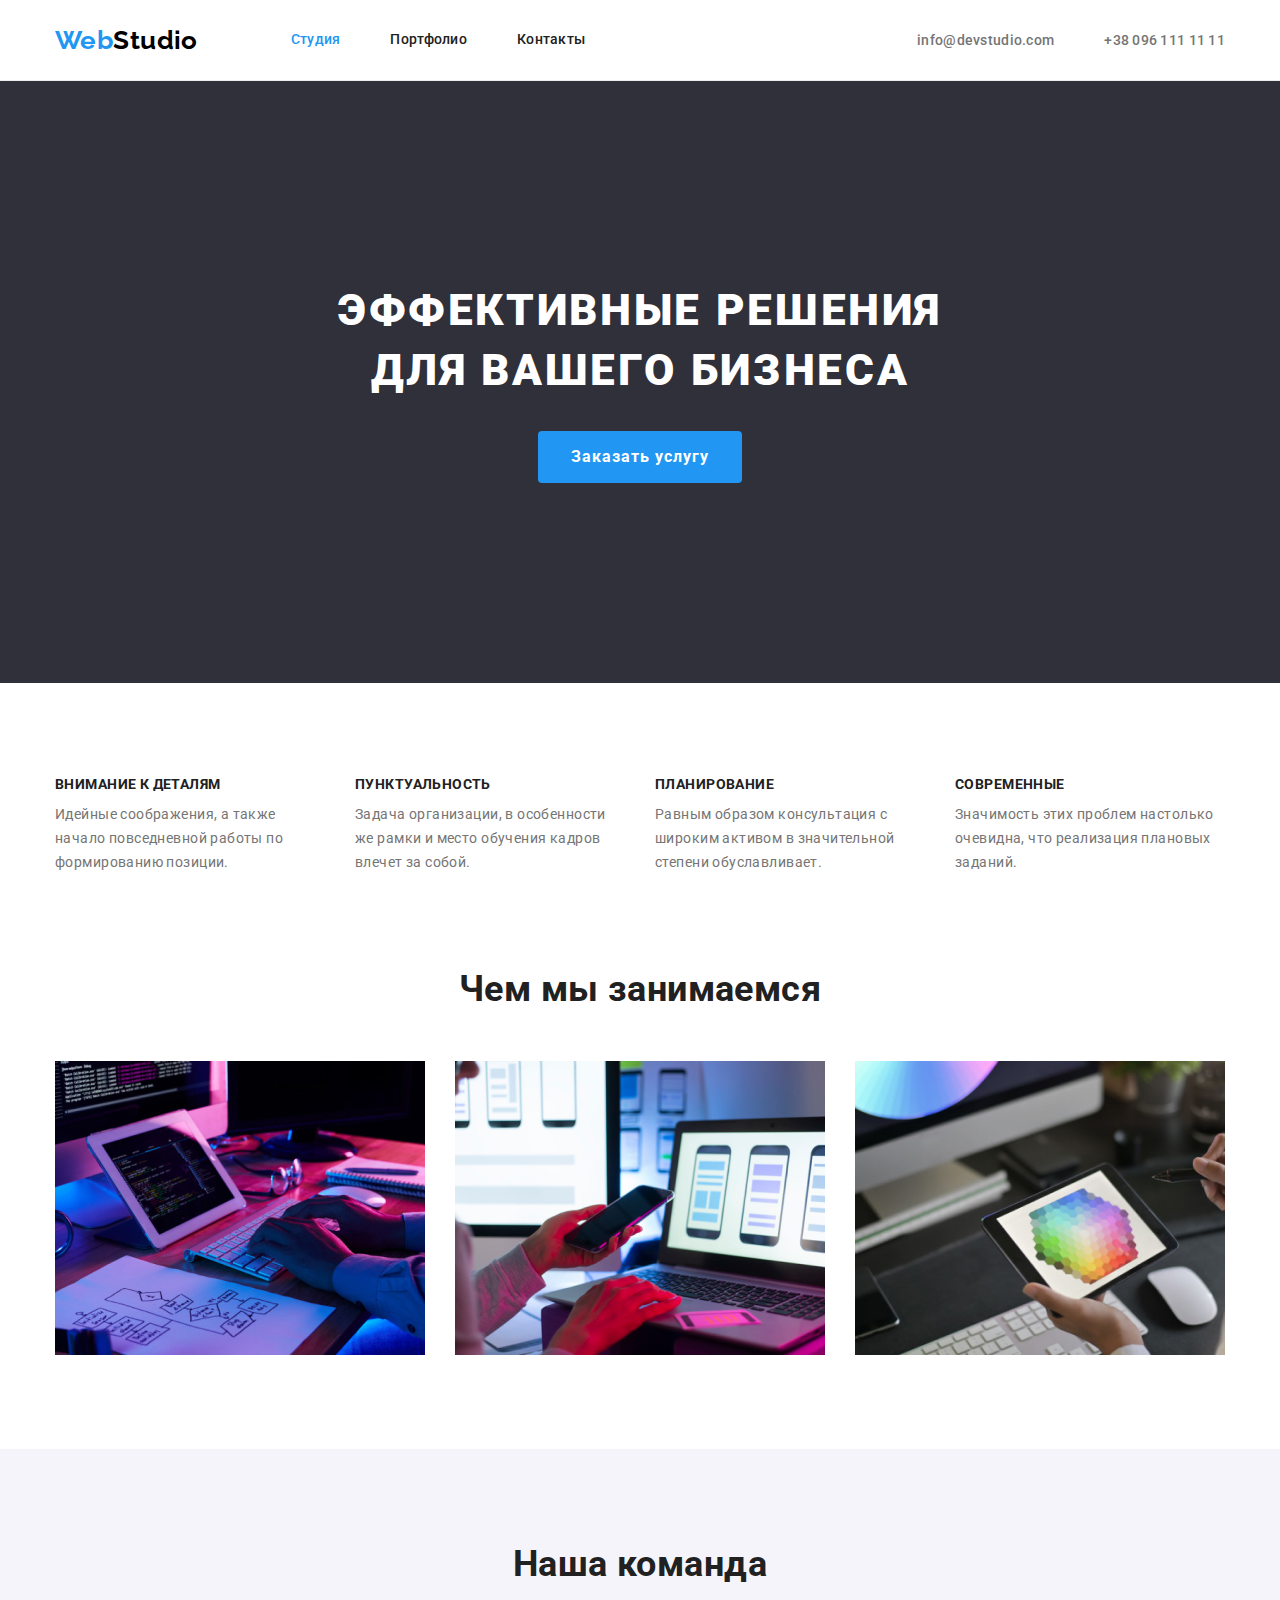
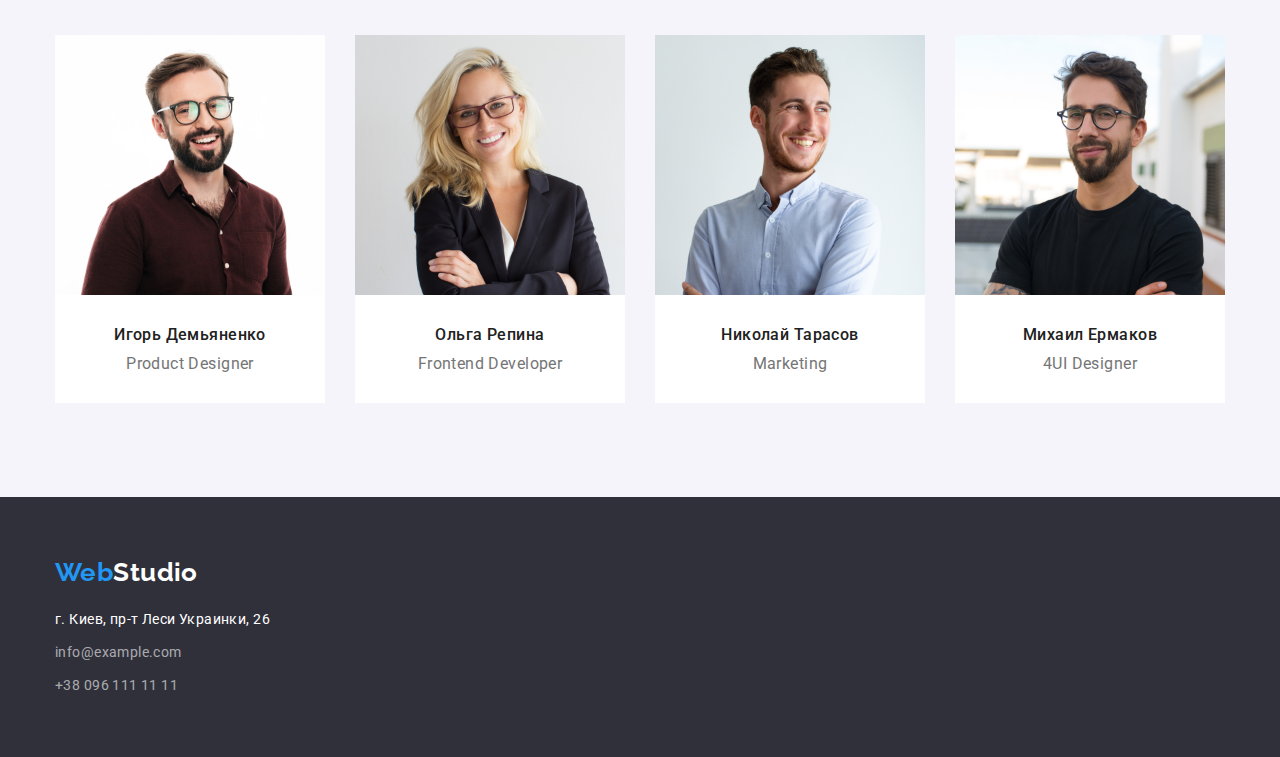
==== index.html @ 86ddd39f "Добавляет файлы ДЗ№3" ====
<!DOCTYPE html>
<html lang="ru">
  <head>
    <meta charset="UTF-8" />
    <meta http-equiv="X-UA-Compatible" content="IE=edge" />
    <meta name="viewport" content="width=device-width, initial-scale=1.0" />
    <title>WebStudio</title>
    <link rel="preconnect" href="https://fonts.googleapis.com" />
    <link rel="preconnect" href="https://fonts.gstatic.com" crossorigin />
    <link
      href="https://fonts.googleapis.com/css2?family=Raleway:wght@700&family=Roboto:wght@400;500;700;900&display=swap"
      rel="stylesheet"
    />
    <link
      rel="stylesheet"
      href="https://cdnjs.cloudflare.com/ajax/libs/modern-normalize/1.1.0/modern-normalize.min.css"
    />
    <link rel="stylesheet" href="./css/style.css" />
  </head>
  <body>
    <!-- Header section -->
    <header class="header">
      <div class="container nav-flex">
        <nav class="header-nav">
          <a href="./index.html" class="logo link">Web<span class="logo-black">Studio</span></a>
          <ul class="header-nav-list list">
            <li class="header-nav-item">
              <a class="header-nav-link link current" href="./index.html">Студия</a>
            </li>
            <li class="header-nav-item">
              <a class="header-nav-link link" href="./portfolio.html">Портфолио</a>
            </li>
            <li class="header-nav-item">
              <a class="header-nav-link link" href="">Контакты</a>
            </li>
          </ul>
        </nav>
        <ul class="header-contacts-list list">
          <li class="header-contacts-item">
            <a class="header-contact-link link" href="mailto:info@devstudio.com"
              >info@devstudio.com</a
            >
          </li>
          <li class="header-contacts-item">
            <a class="header-contact-link link" href="tel:+380961111111">+38 096 111 11 11</a>
          </li>
        </ul>
      </div>
    </header>
    <!-- Main content section -->
    <main>
      <!-- Hero section -->
      <section class="hero">
        <div class="container">
          <h1 class="hero-title">Эффективные решения для вашего бизнеса</h1>
          <button class="hero-btn" type="button">Заказать услугу</button>
        </div>
      </section>
      <!-- Our features -->
      <section class="features-section section">
        <div class="container">
          <h2 class="visually-hidden">Наши преймущества</h2>
          <ul class="features-list list">
            <li class="features-item">
              <h3 class="features-title">Внимание к деталям</h3>
              <p class="features-text">
                Идейные соображения, а также начало повседневной работы по формированию позиции.
              </p>
            </li>
            <li class="features-item">
              <h3 class="features-title">Пунктуальность</h3>
              <p class="features-text">
                Задача организации, в особенности же рамки и место обучения кадров влечет за собой.
              </p>
            </li>
            <li class="features-item">
              <h3 class="features-title">Планирование</h3>
              <p class="features-text">
                Равным образом консультация с широким активом в значительной степени обуславливает.
              </p>
            </li>
            <li class="features-item">
              <h3 class="features-title">Современные</h3>
              <p class="features-text">
                Значимость этих проблем настолько очевидна, что реализация плановых заданий.
              </p>
            </li>
          </ul>
        </div>
      </section>
      <!-- Work section -->
      <section class="work-section section">
        <div class="container">
          <h2 class="section-title">Чем мы занимаемся</h2>
          <ul class="work-list list">
            <li class="work-item">
              <img src="./images/box1.jpg" alt="Написание кода" width="370" />
            </li>
            <li class="work-item">
              <img
                src="./images/box2.jpg"
                alt="Разработка приложений для портативных устройств"
                width="370"
              />
            </li>
            <li class="work-item">
              <img src="./images/box3.jpg" alt="Графическая корекция" width="370" />
            </li>
          </ul>
        </div>
      </section>
      <!-- Team section -->
      <section class="team-section section">
        <div class="container">
          <h2 class="section-title">Наша команда</h2>
          <ul class="team-list list">
            <li class="team-item">
              <img src="./images/team1.jpg" alt="Фотография Игоря Демьяненко" width="270" />
              <div class="team-workers">
                <h3 class="team-worker">Игорь Демьяненко</h3>
                <p class="team-profession">Product Designer</p>
              </div>
            </li>
            <li class="team-item">
              <img src="./images/team2.jpg" alt="Фотография Ольги Репиной" width="270" />
              <div class="team-workers">
                <h3 class="team-worker">Ольга Репина</h3>
                <p class="team-profession">Frontend Developer</p>
              </div>
            </li>
            <li class="team-item">
              <img src="./images/team3.jpg" alt="Фотография Николая Тарасова" width="270" />
              <div class="team-workers">
                <h3 class="team-worker">Николай Тарасов</h3>
                <p class="team-profession">Marketing</p>
              </div>
            </li>
            <li class="team-item">
              <img src="./images/team4.jpg" alt="Фотография Михаила Ермакова" width="270" />
              <div class="team-workers">
                <h3 class="team-worker">Михаил Ермаков</h3>
                <p class="team-profession">4UI Designer</p>
              </div>
            </li>
          </ul>
        </div>
      </section>
    </main>
    <!-- Footer section -->
    <footer class="footer">
      <div class="container">
        <a class="logo link" href="./">Web<span class="logo-white">Studio</span></a>
        <!-- Cotacts -->
        <address class="footer-contact">
          <ul class="footer-contact-list list">
            <li class="footer-contact-item">
              <a
                class="footer-contact-link address link"
                href="https://bit.ly/3pXMvUd"
                target="_blank"
                rel="noopener noreferrer"
                >г. Киев, пр-т Леси Украинки, 26</a
              >
            </li>
            <li class="footer-contact-item">
              <a class="footer-contact-link link" href="mailto:info@devstudio.com"
                >info@example.com</a
              >
            </li>
            <li class="footer-contacts-item">
              <a class="footer-contact-link link" href="tel:+380961111111">+38 096 111 11 11</a>
            </li>
          </ul>
        </address>
      </div>
    </footer>
  </body>
</html>
---- css/style.css ----
:root {
  --main-text-color: #212121;
  --secondary-text-color: #757575;
  --accent-color: #2196f3;
  --white: #ffffff;
  --black: #000000;
  --footer-contacts-color: rgba(255, 255, 255, 0.6);
  --white-background-color: #ffffff;
  --main-background-color: #ffffff;
  --team-background-color: #f5f4fa;
  --hero-background-color: #2f303a;
}

body {
  font-family: 
    'Roboto', 'Open Sans', 'Fira Sans', sans-serif;
  font-size: 14px;
  letter-spacing: 0.03em;
  color: var(--main-text-color);
}

.list {
  list-style: none;
}

.link {
  text-decoration: none;
}

h1,
h2,
h3,
h4,
h5,
h6,
p,
ul {
  margin: 0;
  padding: 0;
}

img {
  display: block;
  max-width: 100%;
  height: auto;
}

.container {
  width: 1200px;
  padding-left: 15px;
  padding-right: 15px;
  margin-left: auto;
  margin-right: auto;
}

.section {
  padding-top: 94px;
  padding-bottom: 94px;
}

/* Header section */

.header {
  border-bottom: 1px solid #ececec
}

.logo {
  font-family: 'Raleway', sans-serif;
  font-weight: 700;
  font-size: 26px;
  line-height: 1.19;
  color: var(--accent-color);
  align-items: center;
  text-align: center;
}

.logo-black {
  color: var(--black);
}

.nav-flex {
  display: flex;
  align-items: center;
}

.header-nav {
  display: flex;
  align-items: center;
}

.header-nav-list {
  display: flex;
  margin-left: 93px;
  padding: 0;
}

.header-contacts-list {
  display: flex;
  margin-left: auto;
}

.header-contacts-item + .header-contacts-item {
  margin-left: 50px;
}

.header-nav-item:not(:last-child) {
  margin-right: 50px;
}

.header-nav-link {
  display: block;
  padding-top: 32px;
  padding-bottom: 32px;
  font-weight: 500;
  font-size: 14px;
  line-height: 1.14;
  letter-spacing: 0.02em;
  color: var(--main-text-color);
}


.header-contact-link {
  font-weight: 500;
  font-size: 14px;
  line-height: 1.14;
  letter-spacing: 0.02em;
  color: var(--secondary-text-color);
}

.header-nav-link:hover,
.header-nav-link:focus,
.header-contact-link:hover,
.header-contact-link:focus {
  color: var(--accent-color);
}

.header-nav-link.current {
  color: var(--accent-color);
}


/* Main sections */

.hero {
  background-color: var(--hero-background-color);
  padding-top: 200px;
  padding-bottom: 200px;
  text-align: center;
  
}

.hero-title {
  margin-bottom: 30px;
  font-weight: 900;
  font-size: 44px;
  max-width: 696px;
  margin-left: auto;
  margin-right: auto;
  line-height: 1.36;
  text-align: center;
  letter-spacing: 0.06em;
  text-transform: uppercase;
  color: var(--white);
}

.hero-btn {
  display: inline-block;
  border-radius: 4px;
  border: 1px solid transparent;
  padding: 10px 32px;
  min-width: 200px;
  font-weight: 700;
  font-size: 16px;
  line-height: 1.88;
  align-items: center;
  text-align: center;
  letter-spacing: 0.06em;
  background-color: var(--accent-color);
  color: var(--white);
  cursor: pointer;
}

/* .hero-btn:hover,
.hero-btn:focus {
  background-color: var(--white-background-color);
  color: var(--accent-color);
} */

/* Features section */

.visually-hidden {
  position: absolute;
  width: 1px;
  height: 1px;
  margin: -1px;
  border: 0;
  padding: 0;
  white-space: nowrap;
  clip-path: inset(100%);
  clip: rect(0 0 0 0);
  overflow: hidden;
}


.features-list {
  display: flex;
}

.features-item:not(:last-child) {
  max-width: 270px;
  margin-right: 30px;
}

.features-title {
  font-weight: 700;
  font-size: 14px;
  line-height: 1.14;
  text-transform: uppercase;
}

.features-text {
  margin-top: 10px;
  line-height: 1.71;  
  color: var(--secondary-text-color)
}

/* Work section */

.work-section {
  padding-top: 0;
  background-color: var(--main-background-color);
}

.section-title {
  font-weight: 700;
  font-size: 36px;
  line-height: 1.17;
  text-align: center;
  color: var(--main-text-color)
}

.work-list {
  display: flex;
  margin-top: 50px;
}


.work-item:not(:last-child) {
  margin-right: 30px;
}

/* Team section */

.team-section {
  background-color: var(--team-background-color);
}

.team-list {
  display: flex;
  margin-top: 50px;
}

.team-item {
  background-color: var(--white-background-color);
}

.team-item:not(:last-child) {
  margin-right: 30px;
}

.team-workers {
  padding-top: 30px;
  padding-bottom: 30px;
}

.team-worker {
  font-weight: 500;
  font-size: 16px;
  line-height: 1.19;
  color: var(--main-text-color);
  text-align: center;
}

.team-profession {
  margin-top: 10px;
  font-size: 16px;
  line-height: 1.19;
  color: var(--secondary-text-color);
  text-align: center;
}

/* Footer section */

.footer {
  background-color: var(--hero-background-color);
  padding-top: 60px;
  padding-bottom: 60px;
}

.logo-white {
  color: var(--white);
}

.footer-contact {
  margin-top: 20px;
}

.footer-contact-item:not(last-child) {
  margin-bottom: 9px;
}

.footer-contact-link {
  font-style: normal;
  font-size: 14px;
  line-height: 1.71;
  color: var(--footer-contacts-color);
}

.footer-contact-link.address {
  color: var(--white);
  margin-top: 20px;
}

.footer-contact-link:hover,
.footer-contact-link:focus {
  color: var(--accent-color);
}

/* Portfolio */

.portfolio-section {
  background-color: var(--main-background-color)
}

.portfolio-btn-list {
  display: flex;
  justify-content: center;
}

.portfolio-btn-item:not(:last-child) {
  margin-right: 8px;
}

.portfolio-btn {
  display: inline-block;
  min-width: 73px;
  padding: 6px 22px;
  font-weight: 500;
  font-size: 16px;
  line-height: 1.63;
  letter-spacing: 0.03em;
  text-align: center;
  border: 1px solid transparent;
  border-radius: 4px;  
  background-color: var(--team-background-color);
  color: var(--main-text-color);
  cursor: pointer;
}

.portfolio-btn:hover,
.portfolio-btn:focus {
  background-color: var(--accent-color);
  color: var(--white);
}

.portfolio-list {
  display: flex;
  flex-wrap: wrap;
  margin-top: 50px;
}

.portfolio-list-item:not(:nth-child(3n)) {
  margin-right: 30px;
}

.portfolio-list-item:nth-last-child(-n + 3) {
  margin-bottom: 0;
}

.portfolio-list-item {
  margin-bottom: 30px;
}

.portfolio-list-title {
  font-weight: 700;
  font-size: 18px;
  line-height: 2;
  letter-spacing: 0.06em;
  color: var(--main-text-color);
}

.portfolio-list-text {
  font-size: 16px;
  line-height: 1.87;
  color: var(--secondary-text-color);
  margin-top: 4px;
}

.portfolio-border {
  border: 1px solid #eeeeee;
  border-top: transparent;
  padding: 20px 24px;
}
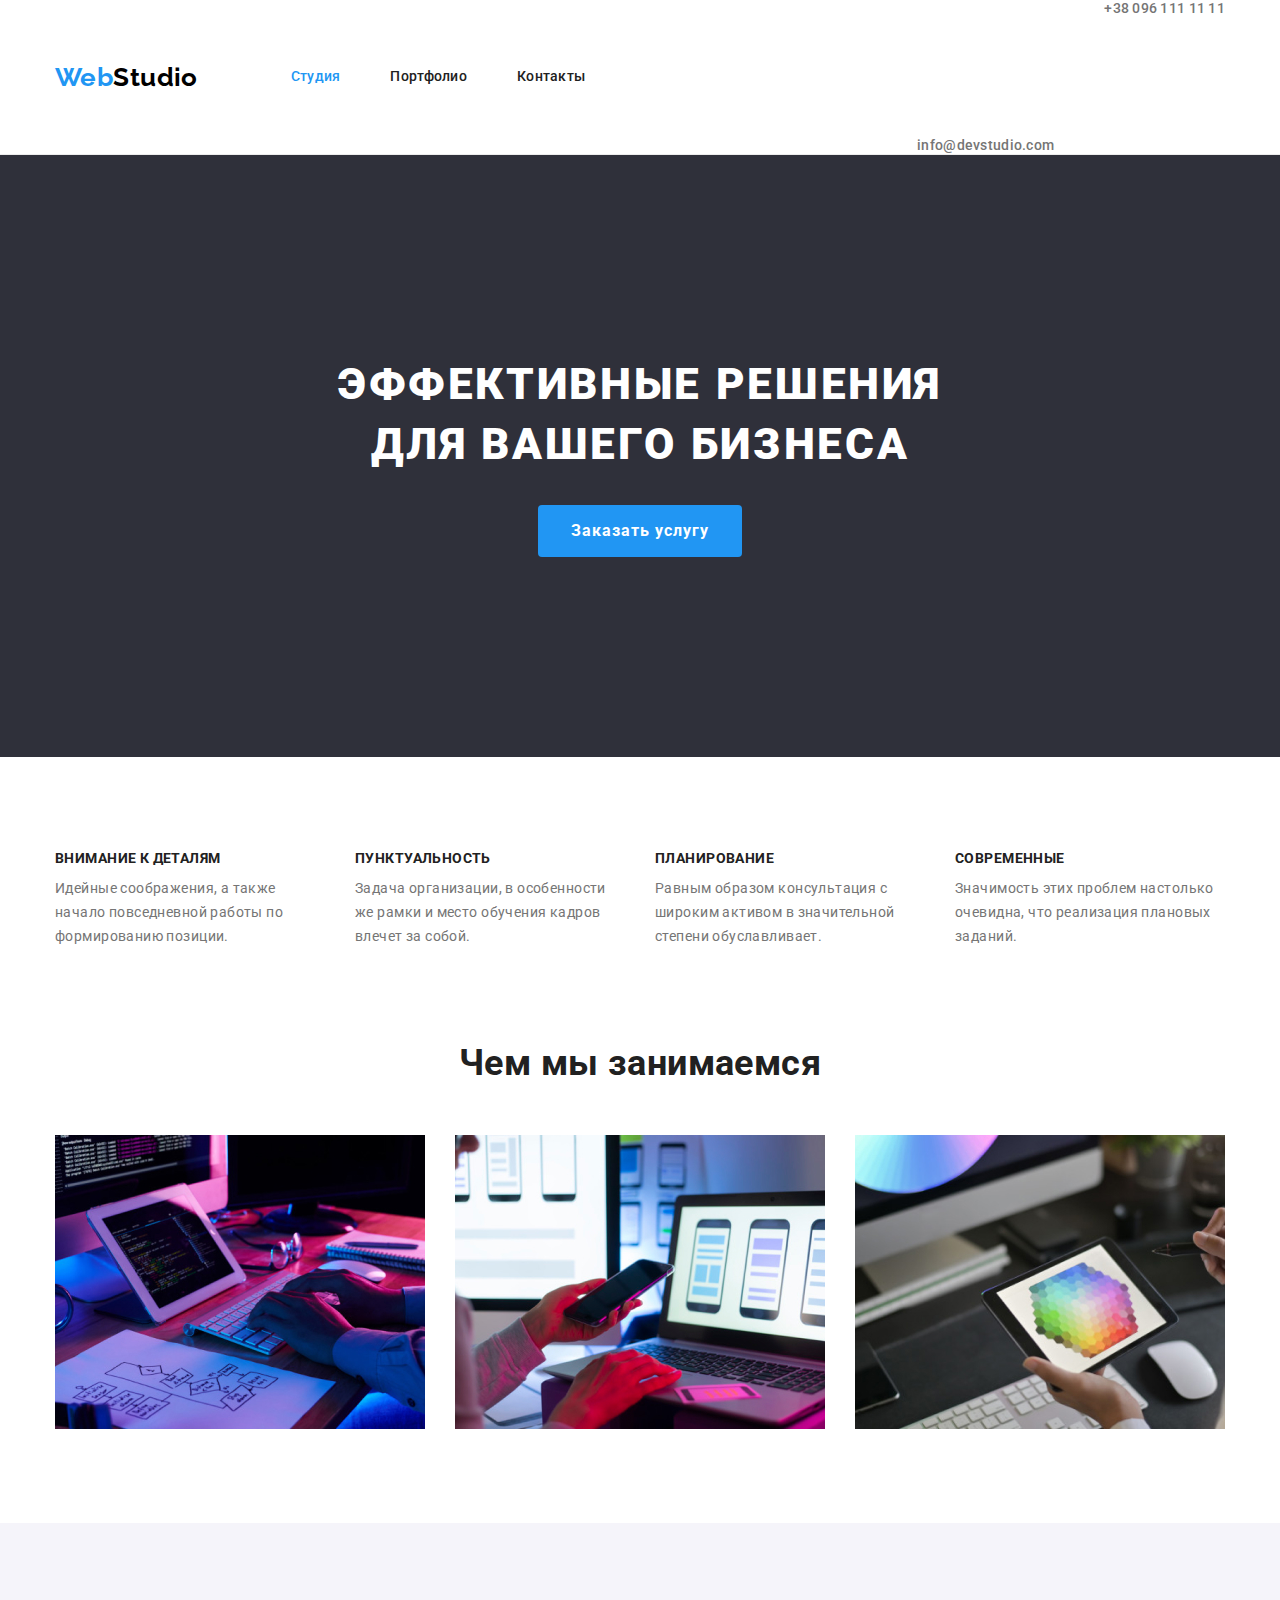
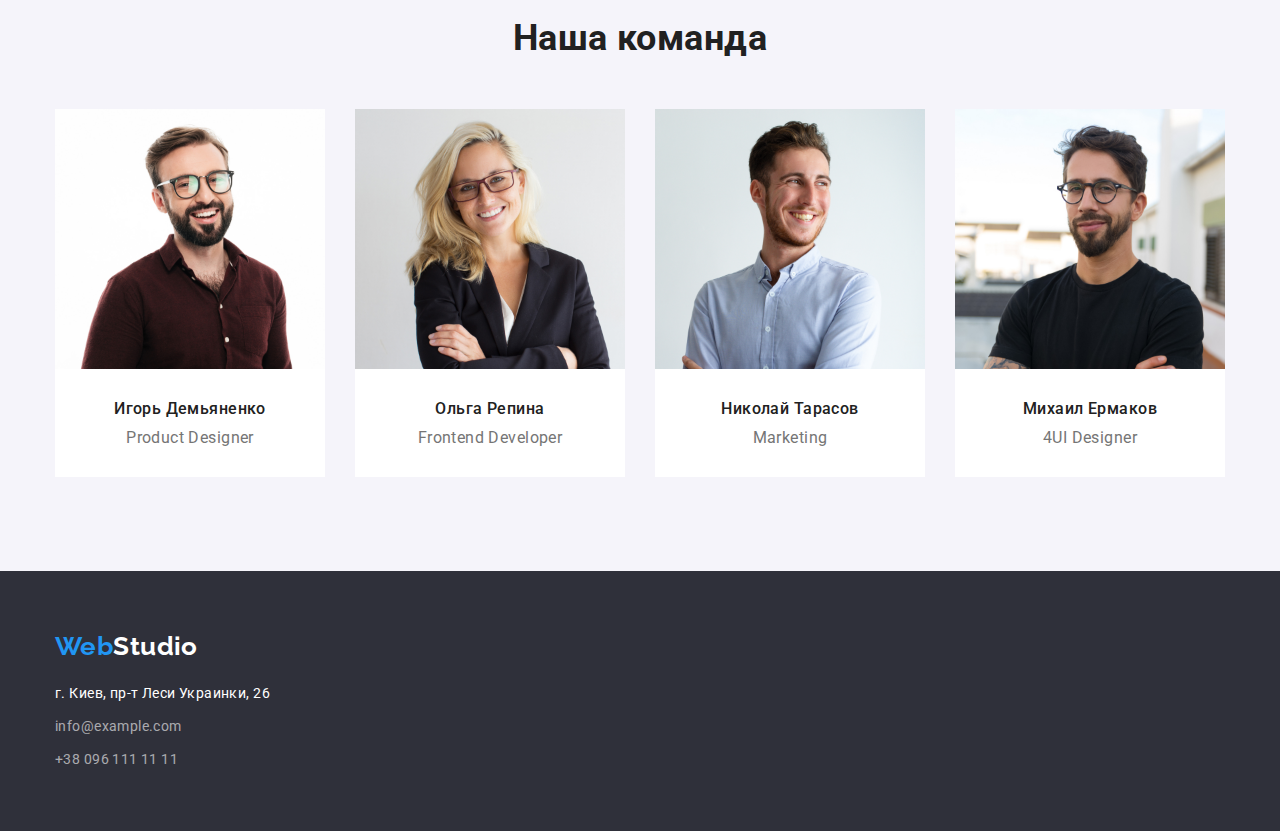
==== commit 6170d378: "Добавляет спрайт" ====
--- a/index.html
+++ b/index.html
@@ -37,9 +37,10 @@
         </nav>
         <ul class="header-contacts-list list">
           <li class="header-contacts-item">
-            <a class="header-contact-link link" href="mailto:info@devstudio.com"
-              >info@devstudio.com</a
-            >
+            <a class="header-contact-link link" href="mailto:info@devstudio.com">
+              <svg></svg>
+              info@devstudio.com
+            </a>
           </li>
           <li class="header-contacts-item">
             <a class="header-contact-link link" href="tel:+380961111111">+38 096 111 11 11</a>
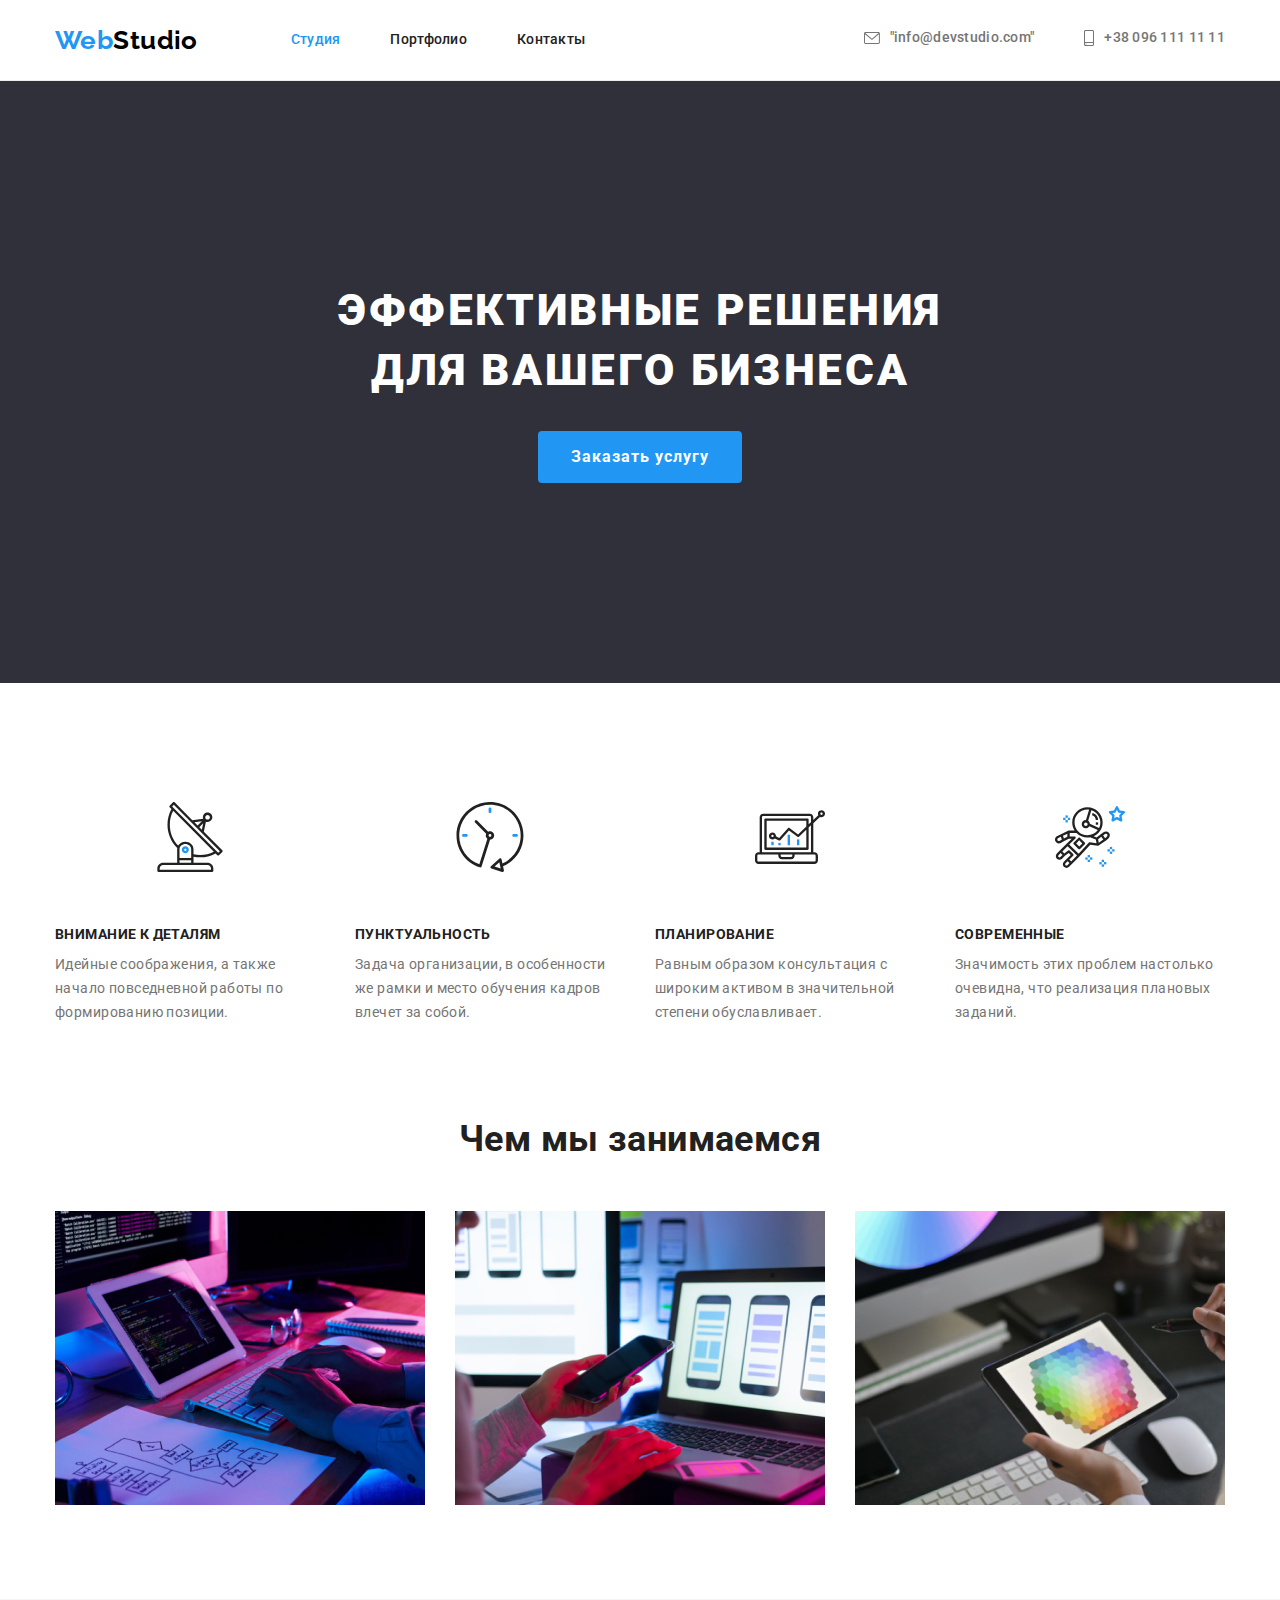
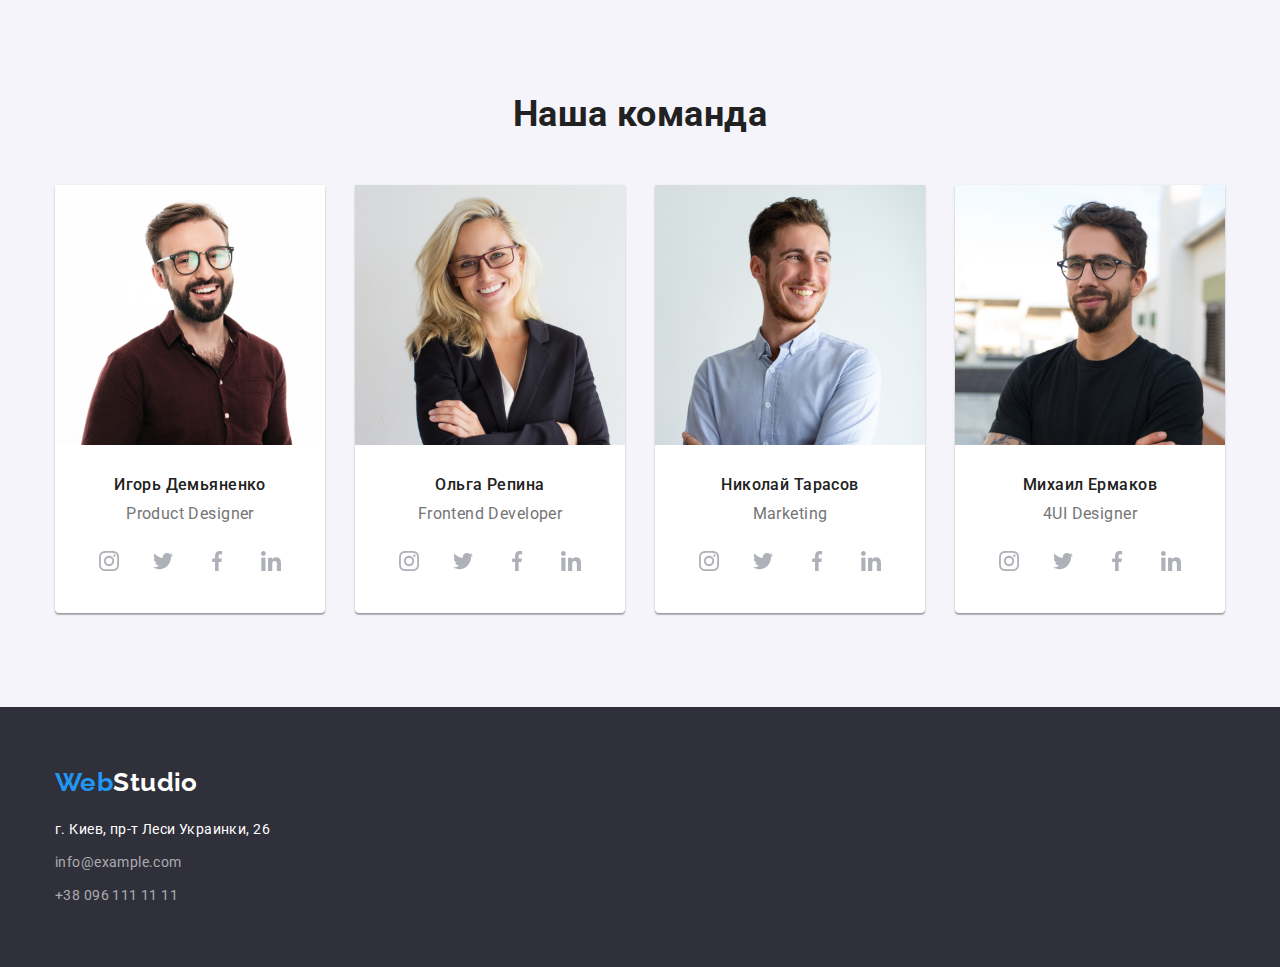
==== commit edc22832: "Добавляет иконки в хедере,  преймуществах и карточках работников" ====
--- a/index.html
+++ b/index.html
@@ -38,12 +38,19 @@
         <ul class="header-contacts-list list">
           <li class="header-contacts-item">
             <a class="header-contact-link link" href="mailto:info@devstudio.com">
-              <svg></svg>
-              info@devstudio.com
+              <svg class="contact-icon" width="16px" height="12px">
+                <use href="./images/icons.svg#icon-envelope"></use>
+              </svg>
+              "info@devstudio.com"
             </a>
           </li>
           <li class="header-contacts-item">
-            <a class="header-contact-link link" href="tel:+380961111111">+38 096 111 11 11</a>
+            <a class="header-contact-link link" href="tel:+380961111111">
+              <svg class="contact-icon" width="10px" height="16px">
+                <use href="./images/icons.svg#icon-smartphone"></use>
+              </svg>
+              +38 096 111 11 11
+            </a>
           </li>
         </ul>
       </div>
@@ -63,24 +70,44 @@
           <h2 class="visually-hidden">Наши преймущества</h2>
           <ul class="features-list list">
             <li class="features-item">
+              <div class="features-icon-box">
+                <svg class="features-icon" width="70px" height="70px">
+                  <use href="./images/icons.svg#icon-antenna"></use>
+                </svg>
+              </div>
               <h3 class="features-title">Внимание к деталям</h3>
               <p class="features-text">
                 Идейные соображения, а также начало повседневной работы по формированию позиции.
               </p>
             </li>
             <li class="features-item">
+              <div class="features-icon-box">
+                <svg class="features-icon" width="70px" height="70px">
+                  <use href="./images/icons.svg#icon-clock"></use>
+                </svg>
+              </div>
               <h3 class="features-title">Пунктуальность</h3>
               <p class="features-text">
                 Задача организации, в особенности же рамки и место обучения кадров влечет за собой.
               </p>
             </li>
             <li class="features-item">
+              <div class="features-icon-box">
+                <svg class="features-icon" width="70px" height="70px">
+                  <use href="./images/icons.svg#icon-diagram"></use>
+                </svg>
+              </div>
               <h3 class="features-title">Планирование</h3>
               <p class="features-text">
                 Равным образом консультация с широким активом в значительной степени обуславливает.
               </p>
             </li>
             <li class="features-item">
+              <div class="features-icon-box">
+                <svg class="features-icon" width="70px" height="70px">
+                  <use href="./images/icons.svg#icon-astronaut"></use>
+                </svg>
+              </div>
               <h3 class="features-title">Современные</h3>
               <p class="features-text">
                 Значимость этих проблем настолько очевидна, что реализация плановых заданий.
@@ -120,6 +147,36 @@
               <div class="team-workers">
                 <h3 class="team-worker">Игорь Демьяненко</h3>
                 <p class="team-profession">Product Designer</p>
+                <ul class="team-social-list list">
+                  <li class="team-social-item">
+                    <a class="team-social-link link" href="">
+                      <svg class="team-social-icon" width="20px" height="20px">
+                        <use href="./images/icons.svg#icon-instagram"></use>
+                      </svg>
+                    </a>
+                  </li>
+                  <li class="team-social-item">
+                    <a class="team-social-link link" href="">
+                      <svg class="team-social-icon" width="20px" height="20px">
+                        <use href="./images/icons.svg#icon-twitter"></use>
+                      </svg>
+                    </a>
+                  </li>
+                  <li class="team-social-item">
+                    <a class="team-social-link link" href="">
+                      <svg class="team-social-icon" width="20px" height="20px">
+                        <use href="./images/icons.svg#icon-facebook"></use>
+                      </svg>
+                    </a>
+                  </li>
+                  <li class="team-social-item">
+                    <a class="team-social-link link" href="">
+                      <svg class="team-social-icon" width="20px" height="20px">
+                        <use href="./images/icons.svg#icon-linkedin"></use>
+                      </svg>
+                    </a>
+                  </li>
+                </ul>
               </div>
             </li>
             <li class="team-item">
@@ -127,6 +184,36 @@
               <div class="team-workers">
                 <h3 class="team-worker">Ольга Репина</h3>
                 <p class="team-profession">Frontend Developer</p>
+                <ul class="team-social-list list">
+                  <li class="team-social-item">
+                    <a class="team-social-link link" href="">
+                      <svg class="team-social-icon" width="20px" height="20px">
+                        <use href="./images/icons.svg#icon-instagram"></use>
+                      </svg>
+                    </a>
+                  </li>
+                  <li class="team-social-item">
+                    <a class="team-social-link link" href="">
+                      <svg class="team-social-icon" width="20px" height="20px">
+                        <use href="./images/icons.svg#icon-twitter"></use>
+                      </svg>
+                    </a>
+                  </li>
+                  <li class="team-social-item">
+                    <a class="team-social-link link" href="">
+                      <svg class="team-social-icon" width="20px" height="20px">
+                        <use href="./images/icons.svg#icon-facebook"></use>
+                      </svg>
+                    </a>
+                  </li>
+                  <li class="team-social-item">
+                    <a class="team-social-link link" href="">
+                      <svg class="team-social-icon" width="20px" height="20px">
+                        <use href="./images/icons.svg#icon-linkedin"></use>
+                      </svg>
+                    </a>
+                  </li>
+                </ul>
               </div>
             </li>
             <li class="team-item">
@@ -134,6 +221,36 @@
               <div class="team-workers">
                 <h3 class="team-worker">Николай Тарасов</h3>
                 <p class="team-profession">Marketing</p>
+                <ul class="team-social-list list">
+                  <li class="team-social-item">
+                    <a class="team-social-link link" href="">
+                      <svg class="team-social-icon" width="20px" height="20px">
+                        <use href="./images/icons.svg#icon-instagram"></use>
+                      </svg>
+                    </a>
+                  </li>
+                  <li class="team-social-item">
+                    <a class="team-social-link link" href="">
+                      <svg class="team-social-icon" width="20px" height="20px">
+                        <use href="./images/icons.svg#icon-twitter"></use>
+                      </svg>
+                    </a>
+                  </li>
+                  <li class="team-social-item">
+                    <a class="team-social-link link" href="">
+                      <svg class="team-social-icon" width="20px" height="20px">
+                        <use href="./images/icons.svg#icon-facebook"></use>
+                      </svg>
+                    </a>
+                  </li>
+                  <li class="team-social-item">
+                    <a class="team-social-link link" href="">
+                      <svg class="team-social-icon" width="20px" height="20px">
+                        <use href="./images/icons.svg#icon-linkedin"></use>
+                      </svg>
+                    </a>
+                  </li>
+                </ul>
               </div>
             </li>
             <li class="team-item">
@@ -141,6 +258,36 @@
               <div class="team-workers">
                 <h3 class="team-worker">Михаил Ермаков</h3>
                 <p class="team-profession">4UI Designer</p>
+                <ul class="team-social-list list">
+                  <li class="team-social-item">
+                    <a class="team-social-link link" href="">
+                      <svg class="team-social-icon" width="20px" height="20px">
+                        <use href="./images/icons.svg#icon-instagram"></use>
+                      </svg>
+                    </a>
+                  </li>
+                  <li class="team-social-item">
+                    <a class="team-social-link link" href="">
+                      <svg class="team-social-icon" width="20px" height="20px">
+                        <use href="./images/icons.svg#icon-twitter"></use>
+                      </svg>
+                    </a>
+                  </li>
+                  <li class="team-social-item">
+                    <a class="team-social-link link" href="">
+                      <svg class="team-social-icon" width="20px" height="20px">
+                        <use href="./images/icons.svg#icon-facebook"></use>
+                      </svg>
+                    </a>
+                  </li>
+                  <li class="team-social-item">
+                    <a class="team-social-link link" href="">
+                      <svg class="team-social-icon" width="20px" height="20px">
+                        <use href="./images/icons.svg#icon-linkedin"></use>
+                      </svg>
+                    </a>
+                  </li>
+                </ul>
               </div>
             </li>
           </ul>
--- a/css/style.css
+++ b/css/style.css
@@ -9,6 +9,7 @@
   --main-background-color: #ffffff;
   --team-background-color: #f5f4fa;
   --hero-background-color: #2f303a;
+  --main-logo-color: #AFB1B8;
 }
 
 body {
@@ -118,8 +119,14 @@
   color: var(--main-text-color);
 }
 
+.contact-icon {
+  fill: currentColor;
+  margin-right: 10px;
+}
 
 .header-contact-link {
+  display: inline-flex;
+  align-items: center;
   font-weight: 500;
   font-size: 14px;
   line-height: 1.14;
@@ -211,6 +218,16 @@
   margin-right: 30px;
 }
 
+.features-icon-box {
+  display: flex;
+  width: 270px;
+  height: 120px;
+  align-items: center;
+  justify-content: center;
+  flex-direction: column;
+  margin-bottom: 30px;
+}
+
 .features-title {
   font-weight: 700;
   font-size: 14px;
@@ -250,6 +267,46 @@
 }
 
 /* Team section */
+
+.team-item {
+  box-shadow: 0px 1px 3px rgba(0, 0, 0, 0.12),
+  0px 1px 1px rgba(0, 0, 0, 0.14),
+  0px 2px 1px rgba(0, 0, 0, 0.2);
+  border-radius: 0px 0px 4px 4px;
+}
+
+.team-social-list {
+  display: flex;
+  margin-top: 16px;
+  justify-content: space-between;
+  align-items: center;
+  padding-left: 32px;
+  padding-right: 32px;
+}
+
+.team-social-item {
+  width: 44px;
+  height: 44px;
+}
+
+.team-social-link {
+  width: 44px;
+  height: 44px;
+  display: block;
+  border-radius: 50%;
+  padding: 12px;
+  color: var(--main-logo-color);
+}
+
+.team-social-link:hover,
+.team-social-link:focus {
+  color: var(--white);
+  background-color: var(--accent-color);
+} 
+
+.team-social-icon {
+  fill: currentColor;
+}
 
 .team-section {
   background-color: var(--team-background-color);
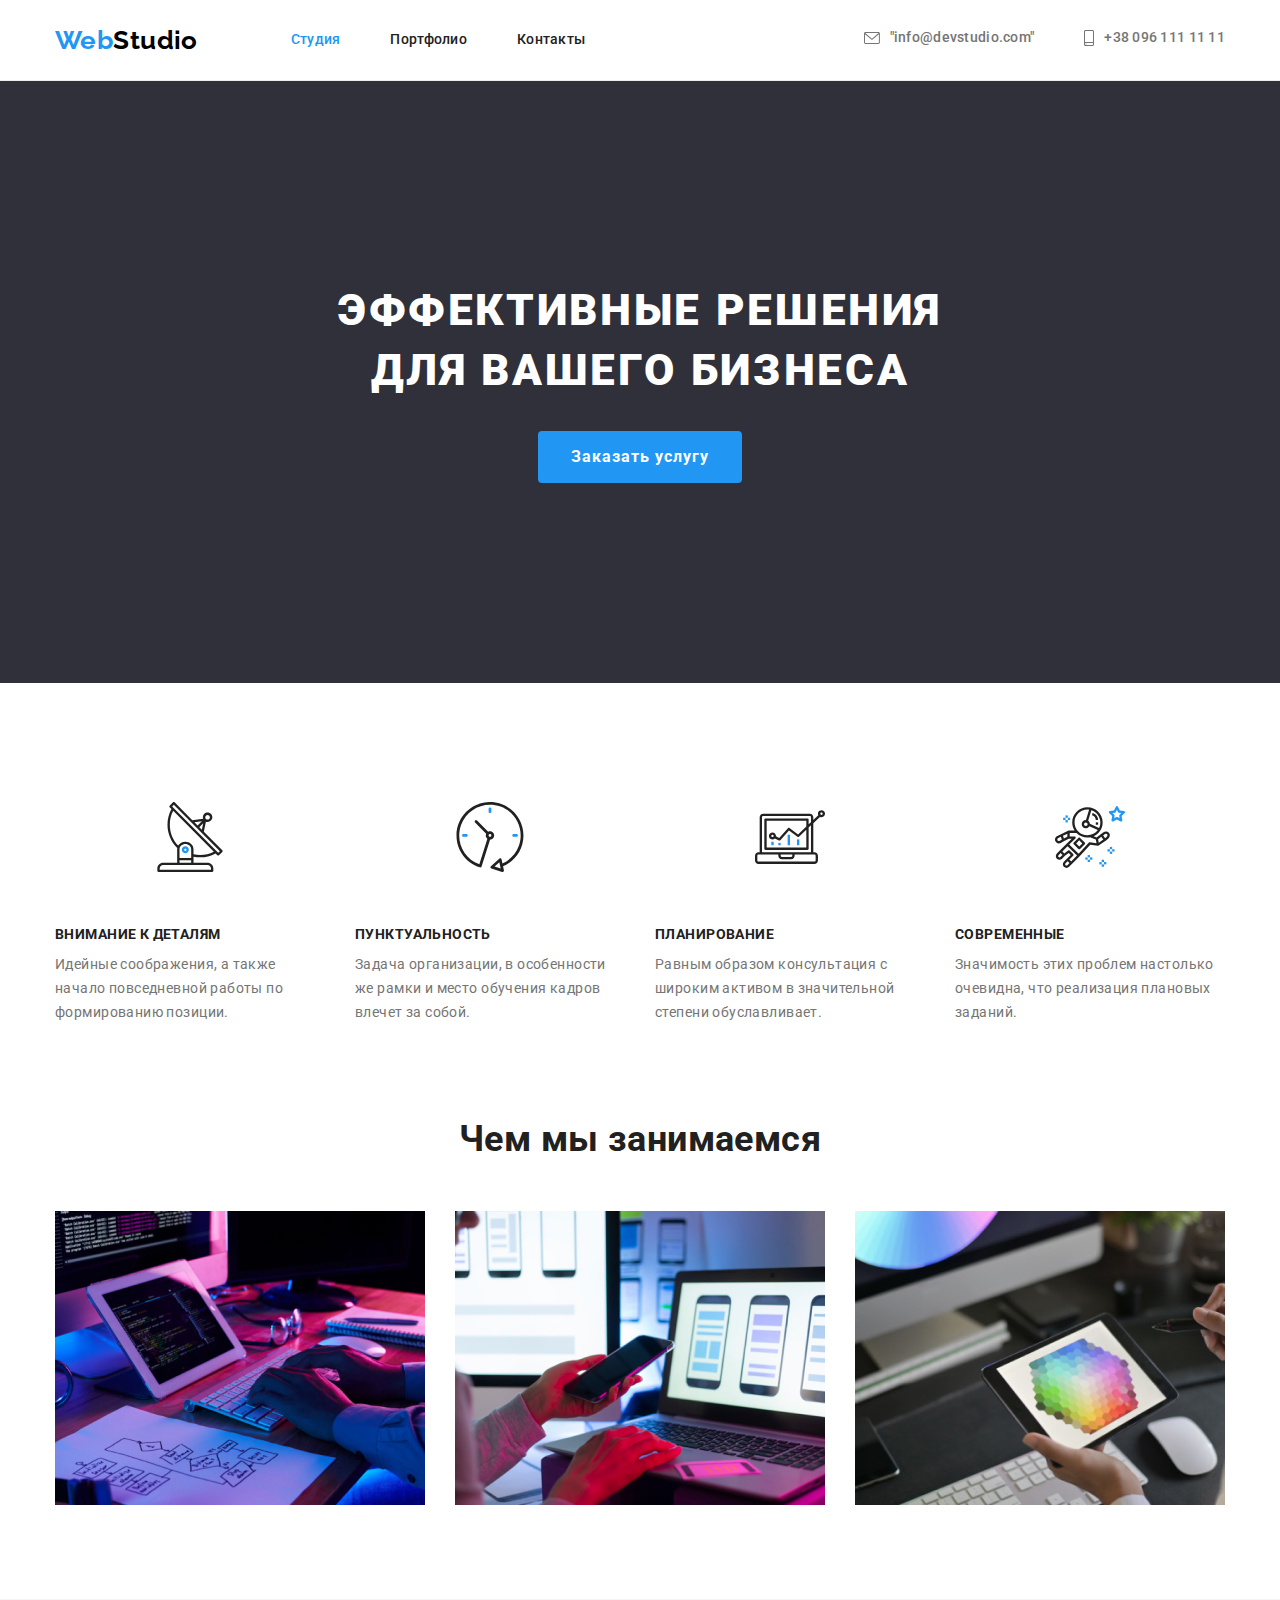
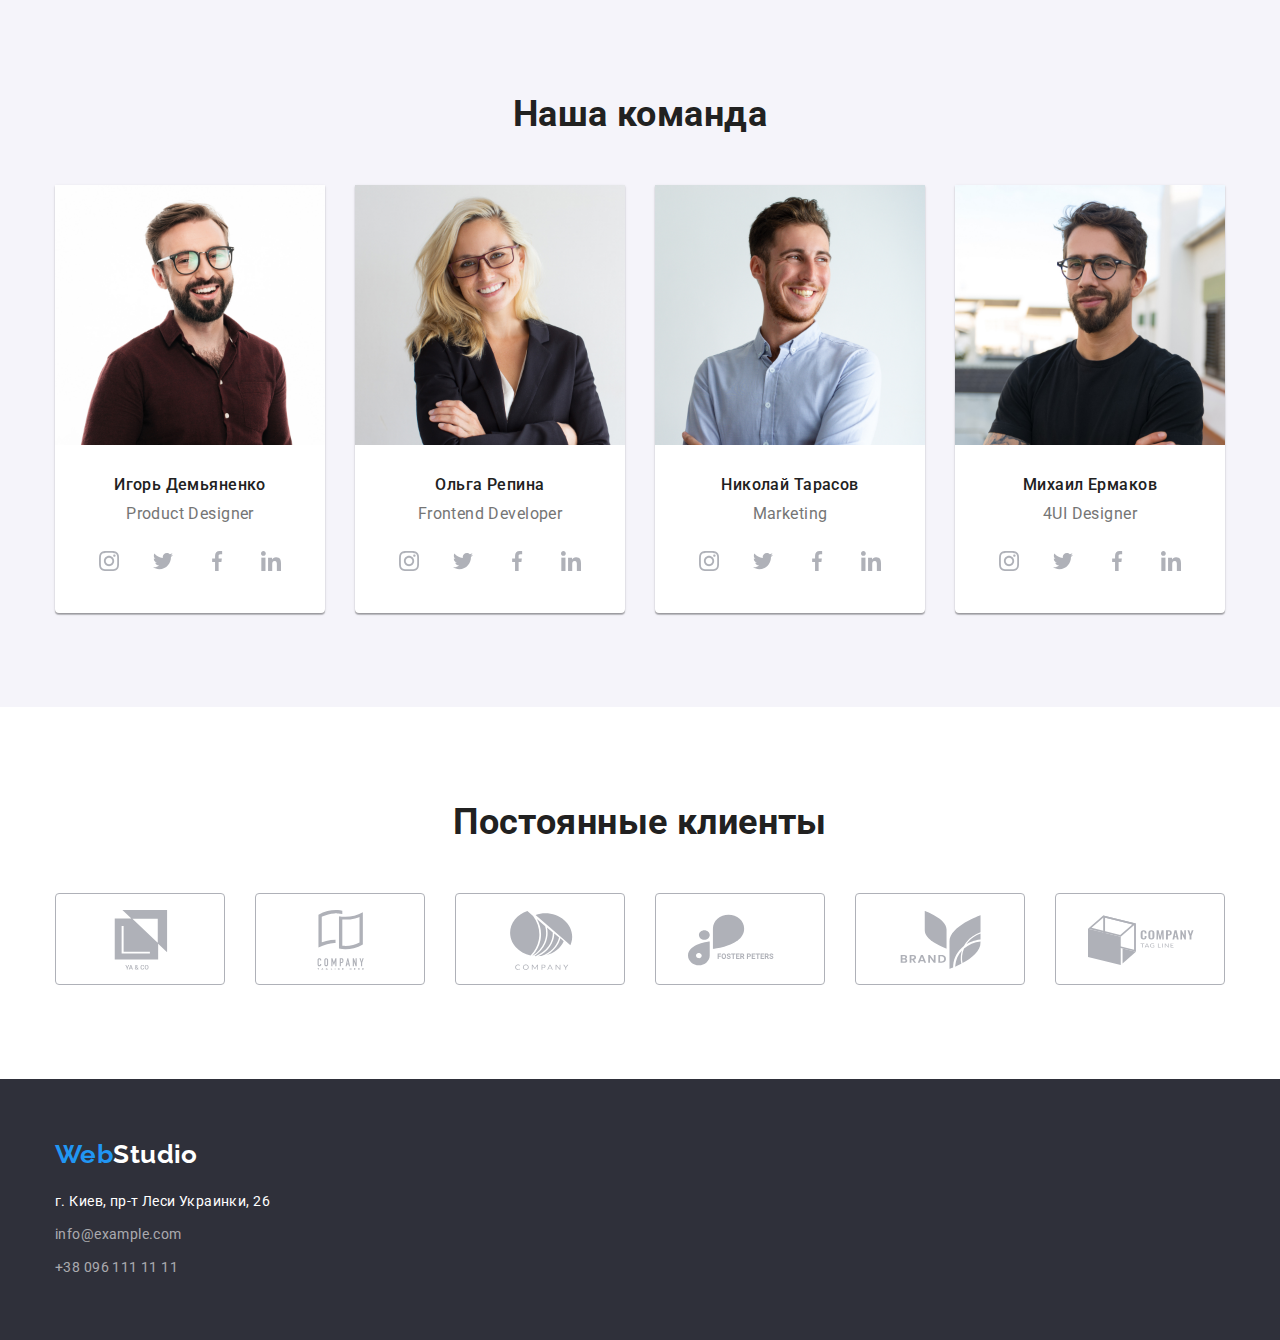
==== commit 6c0249ef: "Добаляет секцию клиенты" ====
--- a/index.html
+++ b/index.html
@@ -293,6 +293,56 @@
           </ul>
         </div>
       </section>
+      <!-- Clien section -->
+      <section class="client-section section">
+        <div class="container">
+          <h2 class="section-title">Постоянные клиенты</h2>
+          <ul class="client-list">
+            <li class="client-item">
+              <a class="client-link link" href="">
+                <svg class="client-icon" width="106px" height="60px">
+                  <use href="./images/icons.svg#icon-ya-go"></use>
+                </svg>
+              </a>
+            </li>
+            <li class="client-item">
+              <a class="client-link link" href="">
+                <svg class="client-icon" width="106px" height="60px">
+                  <use href="./images/icons.svg#icon-company-tag"></use>
+                </svg>
+              </a>
+            </li>
+            <li class="client-item">
+              <a class="client-link link" href="">
+                <svg class="client-icon" width="106px" height="60px">
+                  <use href="./images/icons.svg#icon-company"></use>
+                </svg>
+              </a>
+            </li>
+            <li class="client-item">
+              <a class="client-link link" href="">
+                <svg class="client-icon" width="106px" height="60px">
+                  <use href="./images/icons.svg#icon-foster"></use>
+                </svg>
+              </a>
+            </li>
+            <li class="client-item">
+              <a class="client-link link" href="">
+                <svg class="client-icon" width="106px" height="60px">
+                  <use href="./images/icons.svg#icon-brand"></use>
+                </svg>
+              </a>
+            </li>
+            <li class="client-item">
+              <a class="client-link link" href="">
+                <svg class="client-icon" width="106px" height="60px">
+                  <use href="./images/icons.svg#icon-company-box"></use>
+                </svg>
+              </a>
+            </li>
+          </ul>
+        </div>
+      </section>
     </main>
     <!-- Footer section -->
     <footer class="footer">
--- a/css/style.css
+++ b/css/style.css
@@ -346,6 +346,47 @@
   text-align: center;
 }
 
+/* Client section */
+
+.client-list {
+  display: flex;
+  margin-top: 50px;
+  padding: 0;
+  list-style: none;
+  justify-content: space-between;
+  align-items: center;
+}
+
+.client-item {
+  width: 170px;
+  height: 92px;
+}
+
+.client-item:not(:last-child) {
+  margin-right: 30px;
+}
+
+.client-link {
+  width: 170px;
+  height: 92px;
+  display: block;
+  border: 1px solid var(--main-logo-color);
+  box-sizing: border-box;
+  border-radius: 4px;
+  color: var(--main-logo-color);
+  padding: 16px 32px;
+}
+
+.client-link:hover,
+.client-link:focus {
+  color: var(--accent-color);
+  border-color: var(--accent-color);
+}
+
+.client-icon {
+  fill: currentColor;
+}
+
 /* Footer section */
 
 .footer {
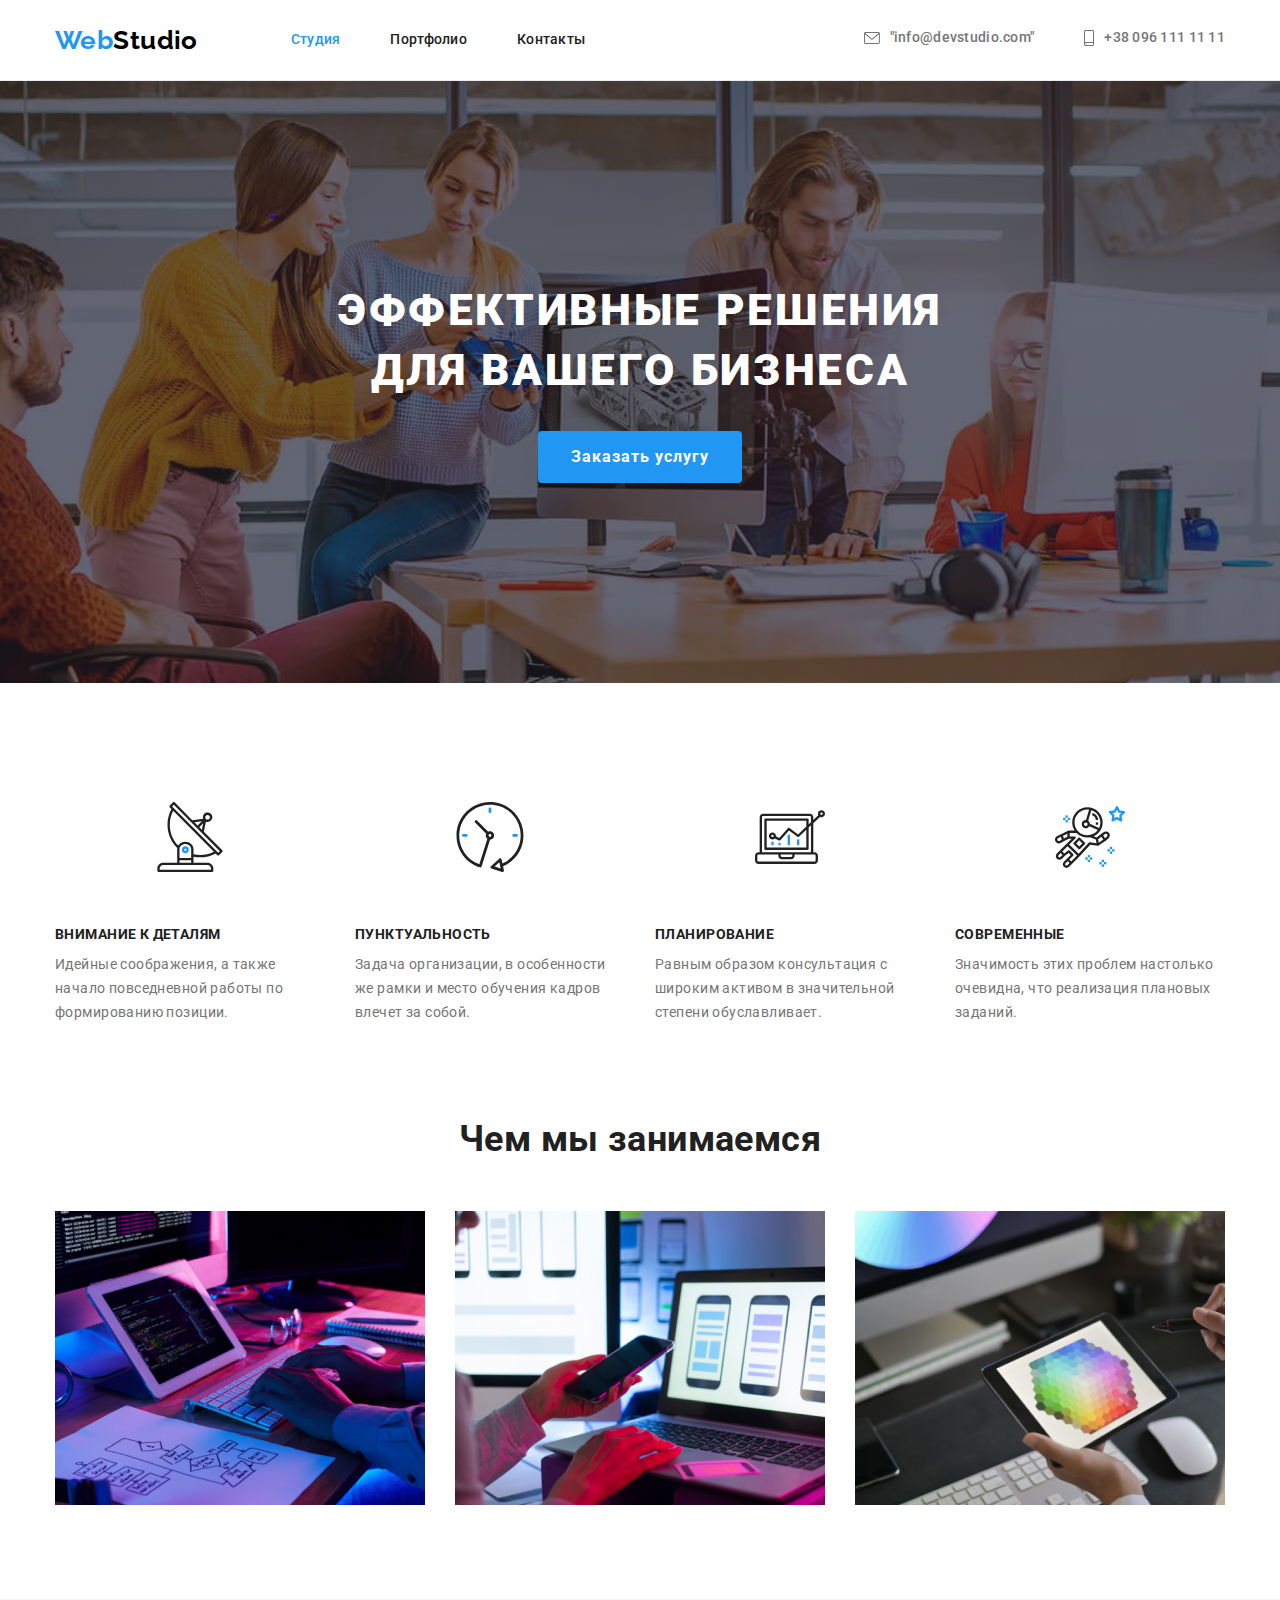
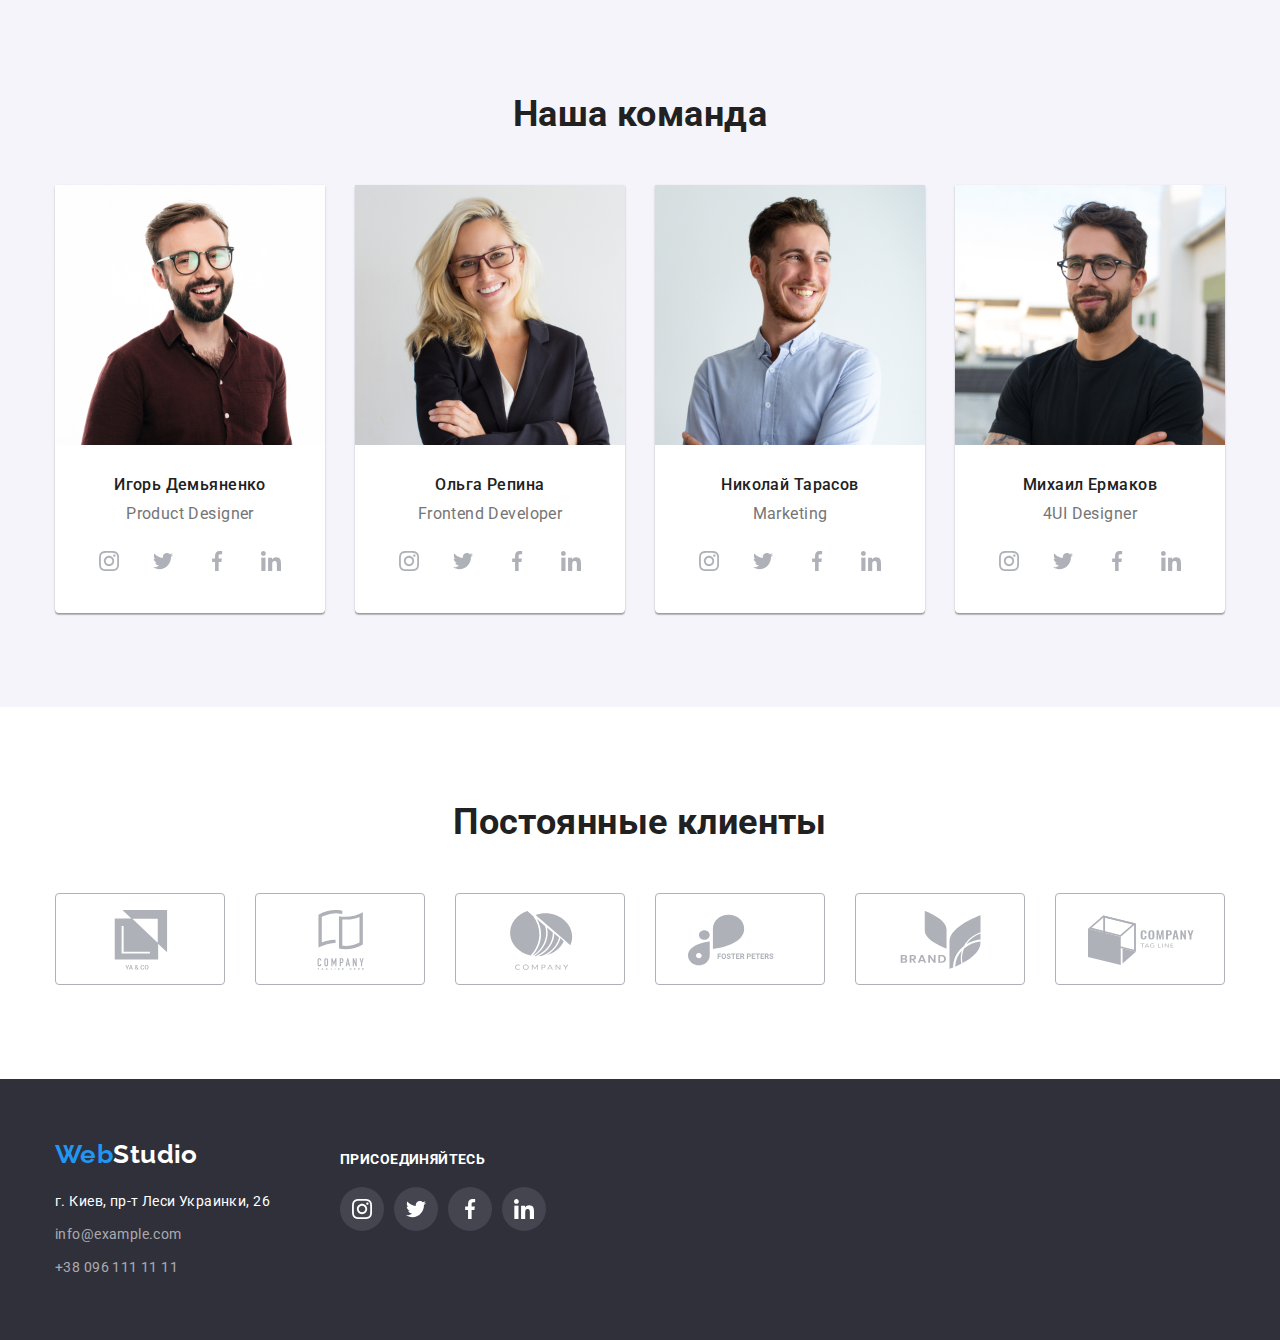
==== commit 5e0e1171: "Добавляет секцию в футере и картинку фона героя" ====
--- a/index.html
+++ b/index.html
@@ -347,29 +347,66 @@
     <!-- Footer section -->
     <footer class="footer">
       <div class="container">
-        <a class="logo link" href="./">Web<span class="logo-white">Studio</span></a>
-        <!-- Cotacts -->
-        <address class="footer-contact">
-          <ul class="footer-contact-list list">
-            <li class="footer-contact-item">
-              <a
-                class="footer-contact-link address link"
-                href="https://bit.ly/3pXMvUd"
-                target="_blank"
-                rel="noopener noreferrer"
-                >г. Киев, пр-т Леси Украинки, 26</a
-              >
-            </li>
-            <li class="footer-contact-item">
-              <a class="footer-contact-link link" href="mailto:info@devstudio.com"
-                >info@example.com</a
-              >
-            </li>
-            <li class="footer-contacts-item">
-              <a class="footer-contact-link link" href="tel:+380961111111">+38 096 111 11 11</a>
-            </li>
-          </ul>
-        </address>
+        <div class="footer-flex">
+          <div class="footer-contacts-flex">
+            <a class="logo link" href="./">Web<span class="logo-white">Studio</span></a>
+            <!-- Cotacts -->
+            <address class="footer-contact">
+              <ul class="footer-contact-list list">
+                <li class="footer-contact-item">
+                  <a
+                    class="footer-contact-link address link"
+                    href="https://bit.ly/3pXMvUd"
+                    target="_blank"
+                    rel="noopener noreferrer"
+                    >г. Киев, пр-т Леси Украинки, 26</a
+                  >
+                </li>
+                <li class="footer-contact-item">
+                  <a class="footer-contact-link link" href="mailto:info@devstudio.com"
+                    >info@example.com</a
+                  >
+                </li>
+                <li class="footer-contacts-item">
+                  <a class="footer-contact-link link" href="tel:+380961111111">+38 096 111 11 11</a>
+                </li>
+              </ul>
+            </address>
+          </div>
+          <div class="footer-social-flex">
+            <p class="footer-social-text">присоединяйтесь</p>
+            <ul class="footer-social-list list">
+              <li class="footer-social-item">
+                <a class="footer-social-link link" href="">
+                  <svg class="footer-social-icon" width="20px" height="20px">
+                    <use href="./images/icons.svg#icon-instagram"></use>
+                  </svg>
+                </a>
+              </li>
+              <li class="footer-social-item">
+                <a class="footer-social-link link" href="">
+                  <svg class="footer-social-icon" width="20px" height="20px">
+                    <use href="./images/icons.svg#icon-twitter"></use>
+                  </svg>
+                </a>
+              </li>
+              <li class="footer-social-item">
+                <a class="footer-social-link link" href="">
+                  <svg class="footer-social-icon" width="20px" height="20px">
+                    <use href="./images/icons.svg#icon-facebook"></use>
+                  </svg>
+                </a>
+              </li>
+              <li class="footer-social-item">
+                <a class="footer-social-link link" href="">
+                  <svg class="footer-social-icon" width="20px" height="20px">
+                    <use href="./images/icons.svg#icon-linkedin"></use>
+                  </svg>
+                </a>
+              </li>
+            </ul>
+          </div>
+        </div>
       </div>
     </footer>
   </body>
--- a/css/style.css
+++ b/css/style.css
@@ -10,6 +10,7 @@
   --team-background-color: #f5f4fa;
   --hero-background-color: #2f303a;
   --main-logo-color: #AFB1B8;
+  --btn-hover-color: #188CE8;
 }
 
 body {
@@ -149,11 +150,21 @@
 /* Main sections */
 
 .hero {
-  background-color: var(--hero-background-color);
   padding-top: 200px;
   padding-bottom: 200px;
-  text-align: center;
-  
+  max-width: 1600px;
+  min-height: 600px;
+  margin-left: auto;
+  margin-right: auto;
+  background-image: linear-gradient(to right,
+      rgba(47, 48, 58, 0.4),
+      rgba(47, 48, 58, 0.4)),
+    url(../images/hero-bg.jpg);
+  background-color: var(--hero-background-color);
+  background-repeat: no-repeat;
+  background-position: center;
+  background-size: cover;
+  text-align: center;
 }
 
 .hero-title {
@@ -187,11 +198,10 @@
   cursor: pointer;
 }
 
-/* .hero-btn:hover,
+.hero-btn:hover,
 .hero-btn:focus {
-  background-color: var(--white-background-color);
-  color: var(--accent-color);
-} */
+  background-color: var(--btn-hover-color);
+}
 
 /* Features section */
 
@@ -389,6 +399,58 @@
 
 /* Footer section */
 
+.footer-flex {
+  display: flex;
+  padding: 0;
+  margin: 0;
+  list-style: none;
+}
+
+.footer-social-flex {
+  width: 206px;
+  height: 80px;
+  margin-left: 70px;
+}
+
+.footer-social-list {
+  display: flex;
+  margin-top: 20px;
+  justify-content: space-between;
+  align-items: center;
+}
+
+.footer-social-text {
+  font-weight: 700;
+  text-transform: uppercase;
+  padding-top: 12px;
+  color: var(--white);
+}
+
+.footer-social-item {
+  width: 44px;
+  height: 44px;
+
+}
+
+.footer-social-link {
+  width: 44px;
+  height: 44px;
+  display: block;
+  border-radius: 50%;
+  padding: 12px;
+  color: var(--white);
+  background-color: rgba(255, 255, 255, 0.1);
+}
+
+.footer-social-link:hover,
+.footer-social-link:focus {
+  background-color: var(--accent-color);
+}
+
+.footer-social-icon {  
+  fill: currentColor;
+}
+
 .footer {
   background-color: var(--hero-background-color);
   padding-top: 60px;
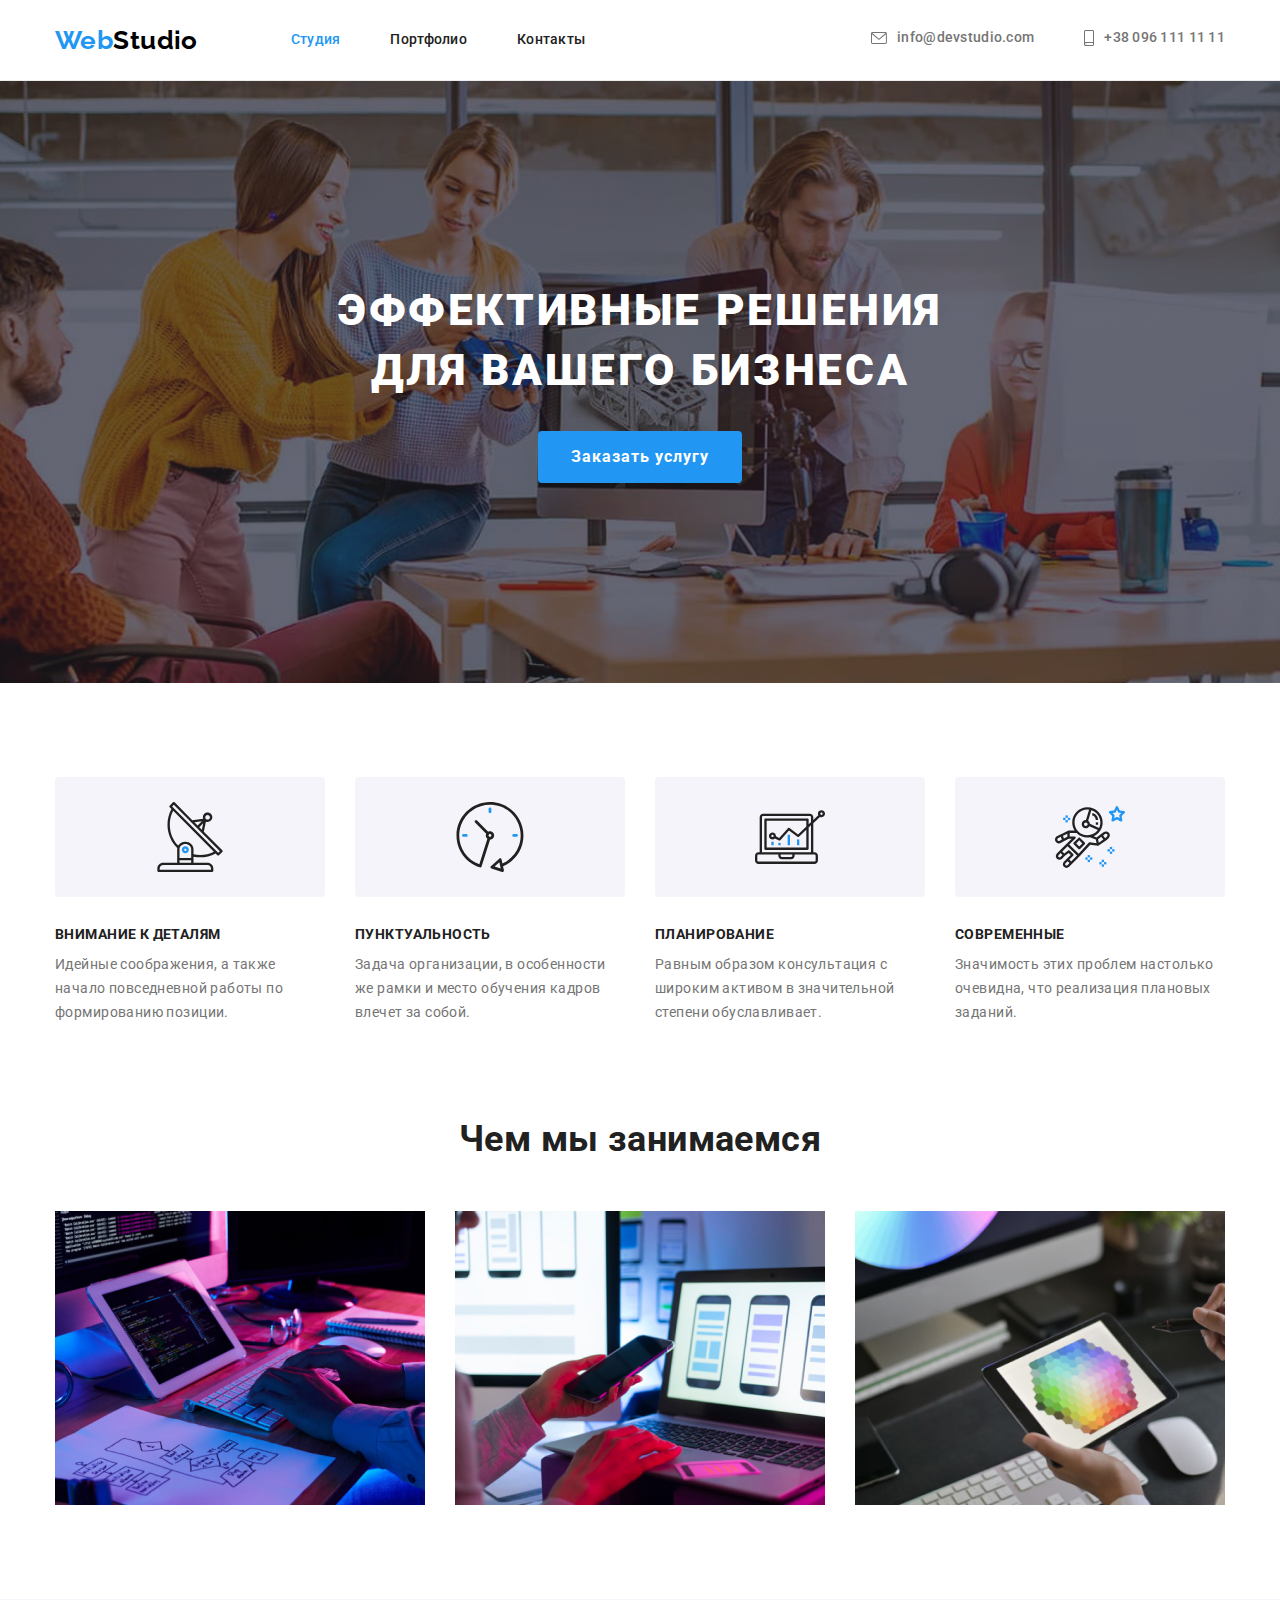
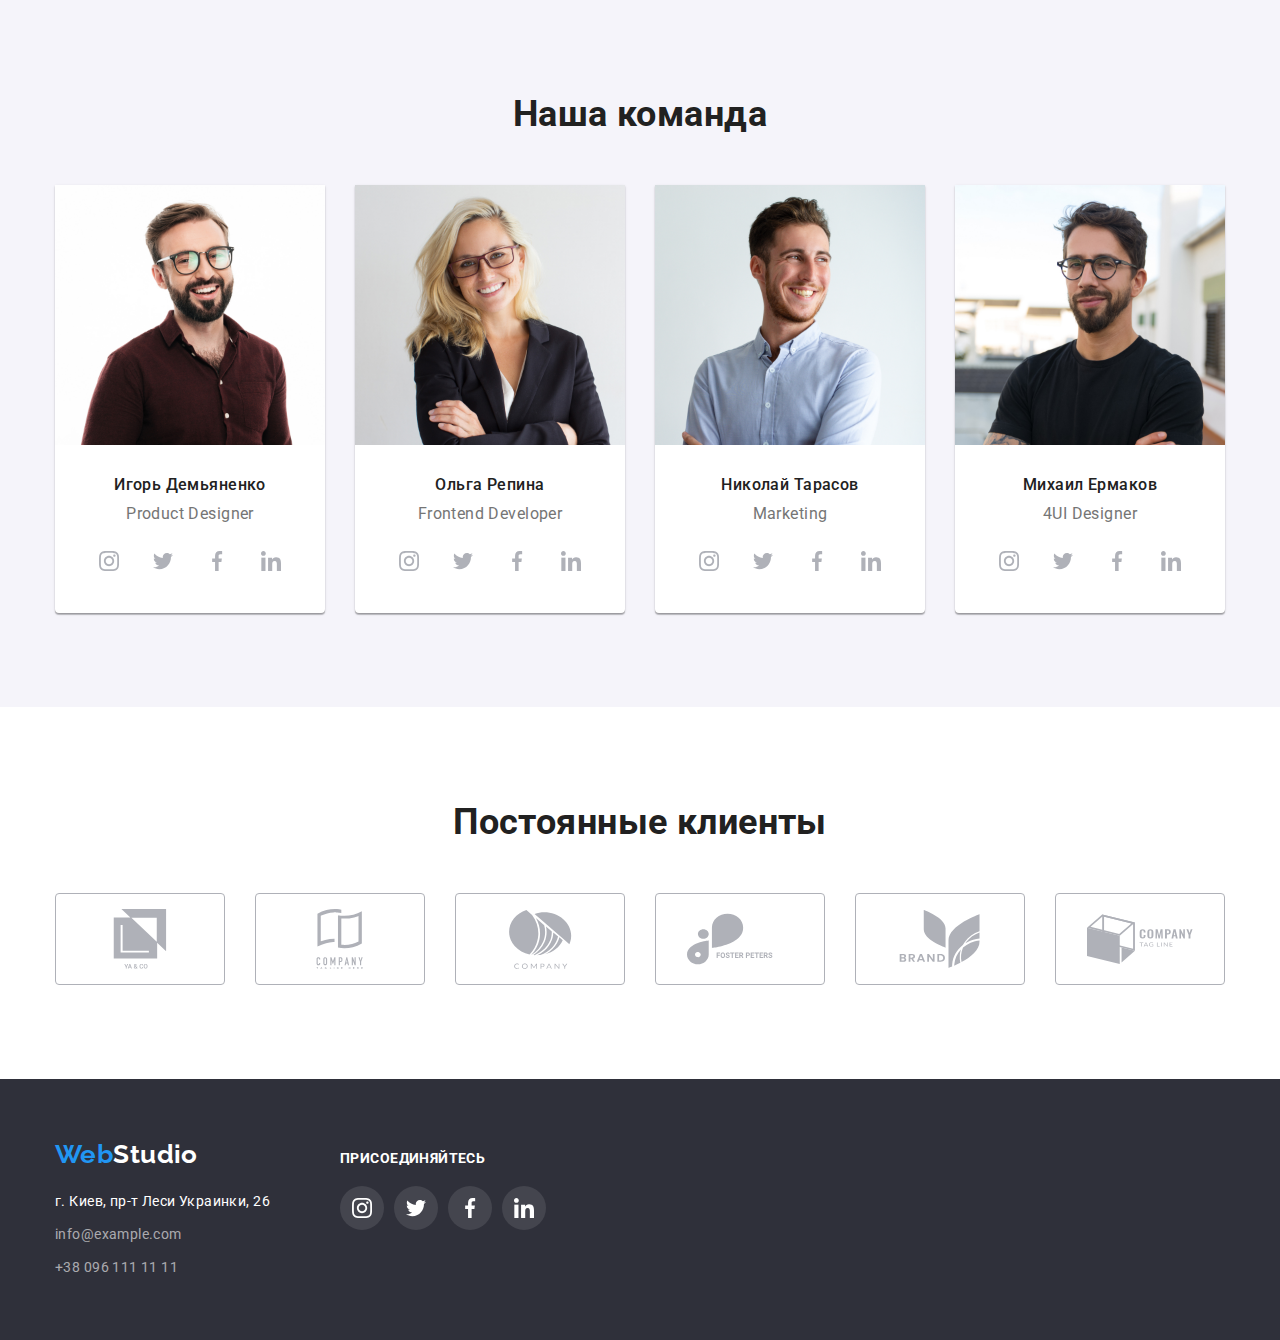
==== commit 582c68a1: "Оборачивает в ссылки подписи к карточкам, убирает не нужные паддинги" ====
--- a/index.html
+++ b/index.html
@@ -41,7 +41,7 @@
               <svg class="contact-icon" width="16px" height="12px">
                 <use href="./images/icons.svg#icon-envelope"></use>
               </svg>
-              "info@devstudio.com"
+              info@devstudio.com
             </a>
           </li>
           <li class="header-contacts-item">
--- a/css/style.css
+++ b/css/style.css
@@ -63,7 +63,8 @@
 /* Header section */
 
 .header {
-  border-bottom: 1px solid #ececec
+  border-bottom: 1px solid #ececec;
+  background-color: var(--main-background-color);
 }
 
 .logo {
@@ -232,9 +233,10 @@
   display: flex;
   width: 270px;
   height: 120px;
+  background-color: var(--team-background-color);
+  border-radius: 4px;
   align-items: center;
   justify-content: center;
-  flex-direction: column;
   margin-bottom: 30px;
 }
 
@@ -288,10 +290,8 @@
 .team-social-list {
   display: flex;
   margin-top: 16px;
-  justify-content: space-between;
-  align-items: center;
-  padding-left: 32px;
-  padding-right: 32px;
+  justify-content: center;
+  align-items: center;
 }
 
 .team-social-item {
@@ -299,12 +299,17 @@
   height: 44px;
 }
 
+.team-social-item:not(:last-child) {
+  margin-right: 10px;
+}
+
 .team-social-link {
-  width: 44px;
-  height: 44px;
-  display: block;
+  width: 100%;
+  height: 100%;
+  display: flex;
   border-radius: 50%;
-  padding: 12px;
+  align-items: center;
+  justify-content: center;
   color: var(--main-logo-color);
 }
 
@@ -377,14 +382,15 @@
 }
 
 .client-link {
-  width: 170px;
-  height: 92px;
-  display: block;
+  width: 100%;
+  height: 100%;
+  display: flex;
+  align-items: center;
+  justify-content: center;
   border: 1px solid var(--main-logo-color);
   box-sizing: border-box;
   border-radius: 4px;
   color: var(--main-logo-color);
-  padding: 16px 32px;
 }
 
 .client-link:hover,
@@ -401,9 +407,7 @@
 
 .footer-flex {
   display: flex;
-  padding: 0;
-  margin: 0;
-  list-style: none;
+  align-items: baseline;
 }
 
 .footer-social-flex {
@@ -422,7 +426,6 @@
 .footer-social-text {
   font-weight: 700;
   text-transform: uppercase;
-  padding-top: 12px;
   color: var(--white);
 }
 
@@ -433,11 +436,12 @@
 }
 
 .footer-social-link {
-  width: 44px;
-  height: 44px;
-  display: block;
+  width: 100%;
+  height: 100%;
+  display: flex;
+  justify-content: center;
+  align-items: center;
   border-radius: 50%;
-  padding: 12px;
   color: var(--white);
   background-color: rgba(255, 255, 255, 0.1);
 }
@@ -521,6 +525,9 @@
 .portfolio-btn:focus {
   background-color: var(--accent-color);
   color: var(--white);
+  box-shadow: 0px 3px 1px rgba(0, 0, 0, 0.1),
+  0px 1px 2px rgba(0, 0, 0, 0.08),
+  0px 2px 2px rgba(0, 0, 0, 0.12);
 }
 
 .portfolio-list {
@@ -539,6 +546,17 @@
 
 .portfolio-list-item {
   margin-bottom: 30px;
+}
+
+.portfolio-list-link {
+  display: block;
+}
+
+.portfolio-list-link:hover,
+.portfolio-list-link:focus {
+  box-shadow: 0px 1px 1px rgba(0, 0, 0, 0.12),
+  0px 4px 4px rgba(0, 0, 0, 0.06),
+  1px 4px 6px rgba(0, 0, 0, 0.16);
 }
 
 .portfolio-list-title {
